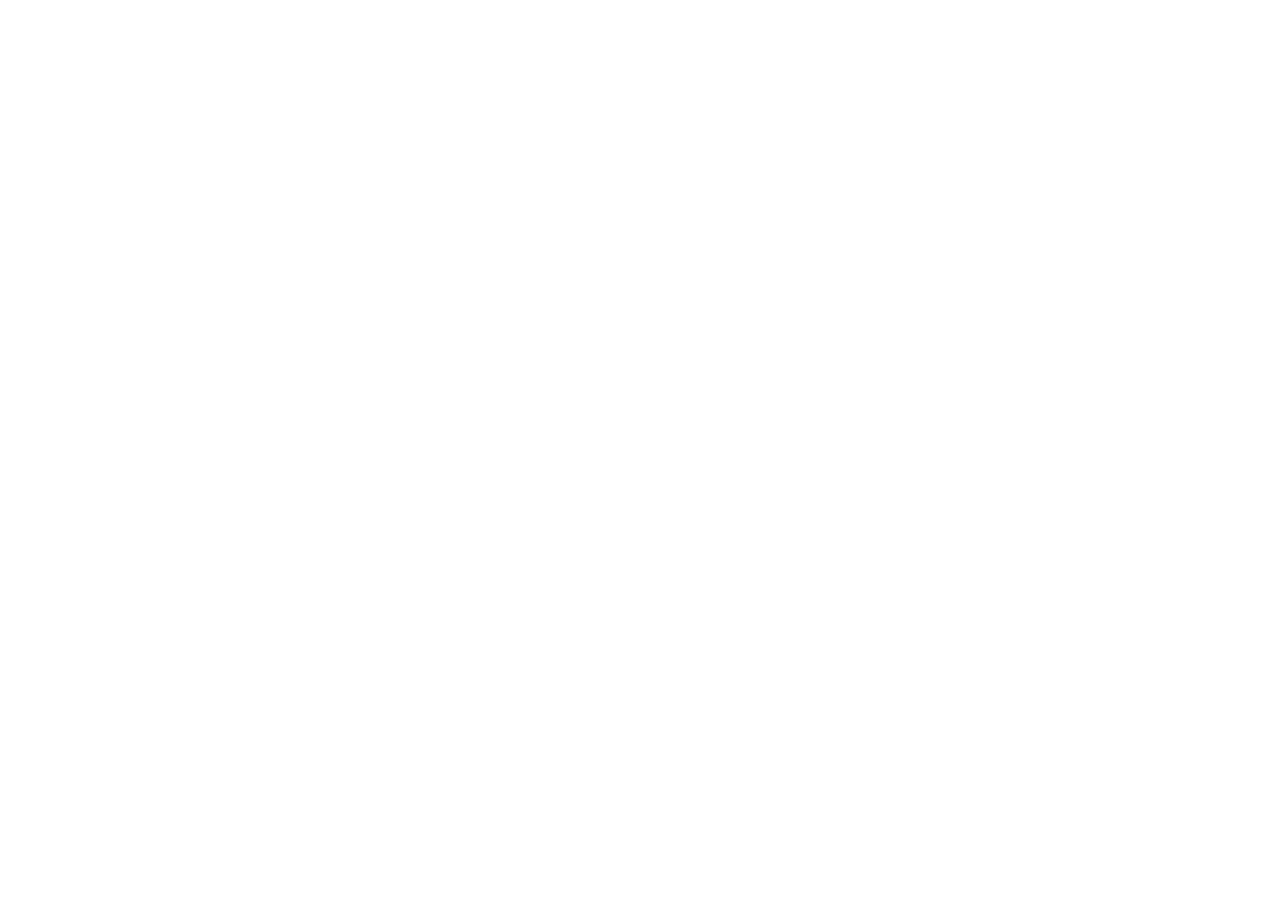
==== Netflix Clone/index.html @ c4ff1486 "Added boilerplate for Netflix Homepage" ====
<!DOCTYPE html>
<html lang="en">
<head>
    <meta charset="UTF-8">
    <meta name="viewport" content="width=device-width, initial-scale=1.0">
    <title>Netflix</title>
</head>
<body>
    
</body>
</html>
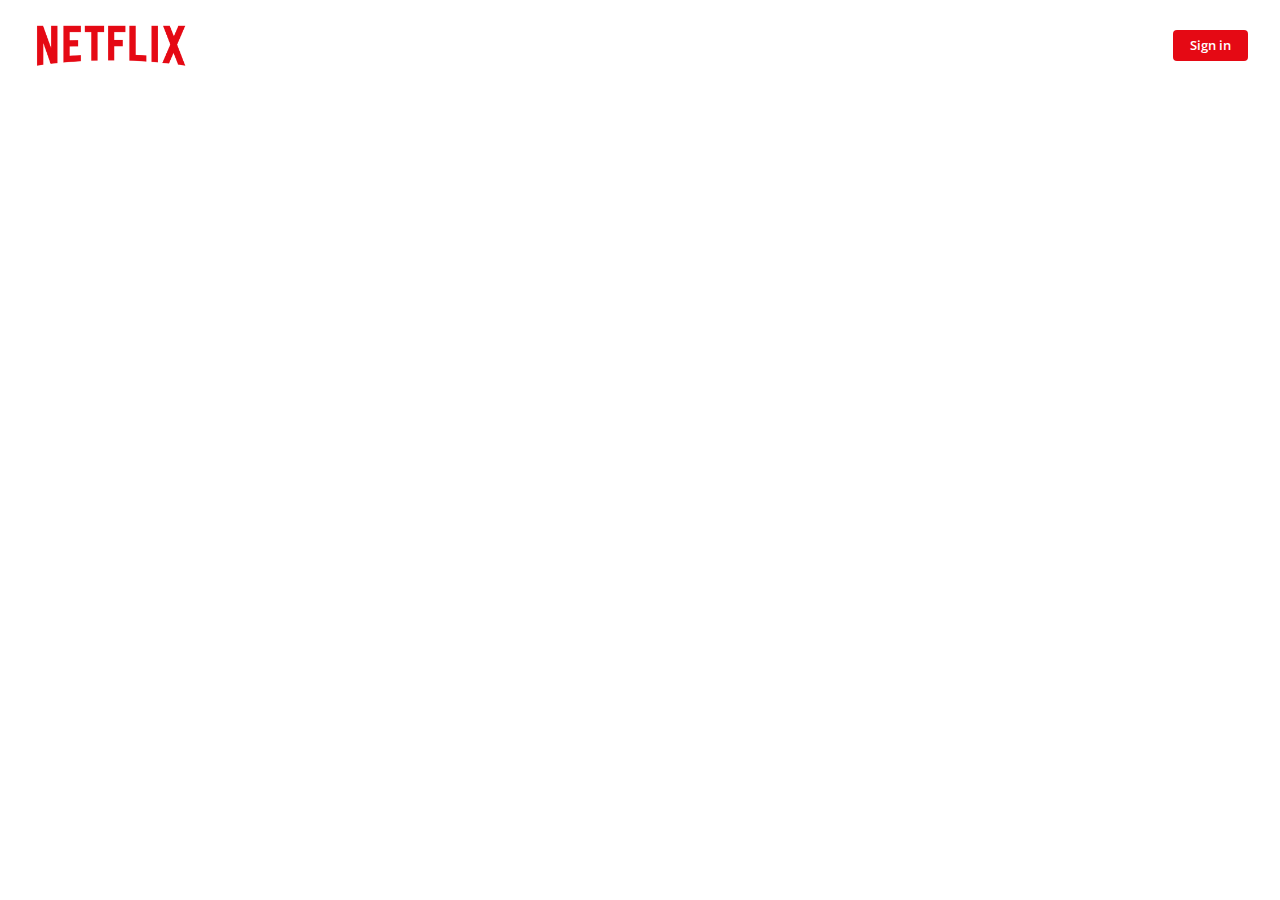
==== commit 3be125d0: "Added Navigation Bar" ====
--- a/Netflix Clone/index.html
+++ b/Netflix Clone/index.html
@@ -4,8 +4,16 @@
     <meta charset="UTF-8">
     <meta name="viewport" content="width=device-width, initial-scale=1.0">
     <title>Netflix</title>
+    <link rel="shortcut icon" href="https://upload.wikimedia.org/wikipedia/commons/7/75/Netflix_icon.svg" type="image/x-icon">
+    <link rel="stylesheet" href="https://cdnjs.cloudflare.com/ajax/libs/font-awesome/6.5.1/css/all.min.css" integrity="sha512-DTOQO9RWCH3ppGqcWaEA1BIZOC6xxalwEsw9c2QQeAIftl+Vegovlnee1c9QX4TctnWMn13TZye+giMm8e2LwA==" crossorigin="anonymous" referrerpolicy="no-referrer" />
+    <link rel="stylesheet" href="style.css">
 </head>
 <body>
-    
+    <div class="main-body">
+        <nav class="navbar">
+            <img class="logo" src="local-source/netflix_logo.png">
+            <button class="btn-signin">Sign in</button>
+        </nav>
+    </div>
 </body>
 </html>--- a/Netflix Clone/style.css
+++ b/Netflix Clone/style.css
@@ -0,0 +1,30 @@
+@import url('https://fonts.googleapis.com/css2?family=Open+Sans:wght@300;400;500;600;700;800&display=swap');
+
+* {
+    margin: 0px;
+    padding: 0px;
+    font-family: 'Open Sans', sans-serif;
+}
+
+.navbar {
+    height: 42px;
+    padding: 24px 32px 24px 32px;
+    display: flex;
+    align-items: center;
+    justify-content: space-between;
+}
+
+.logo {
+    height: 48px;
+}
+
+.btn-signin {
+    height: 31px;
+    width: 75px;
+    cursor: pointer;
+    border: none;
+    border-radius: 4px;
+    color: white;
+    font-weight: 600;
+    background-color: #E50914;
+}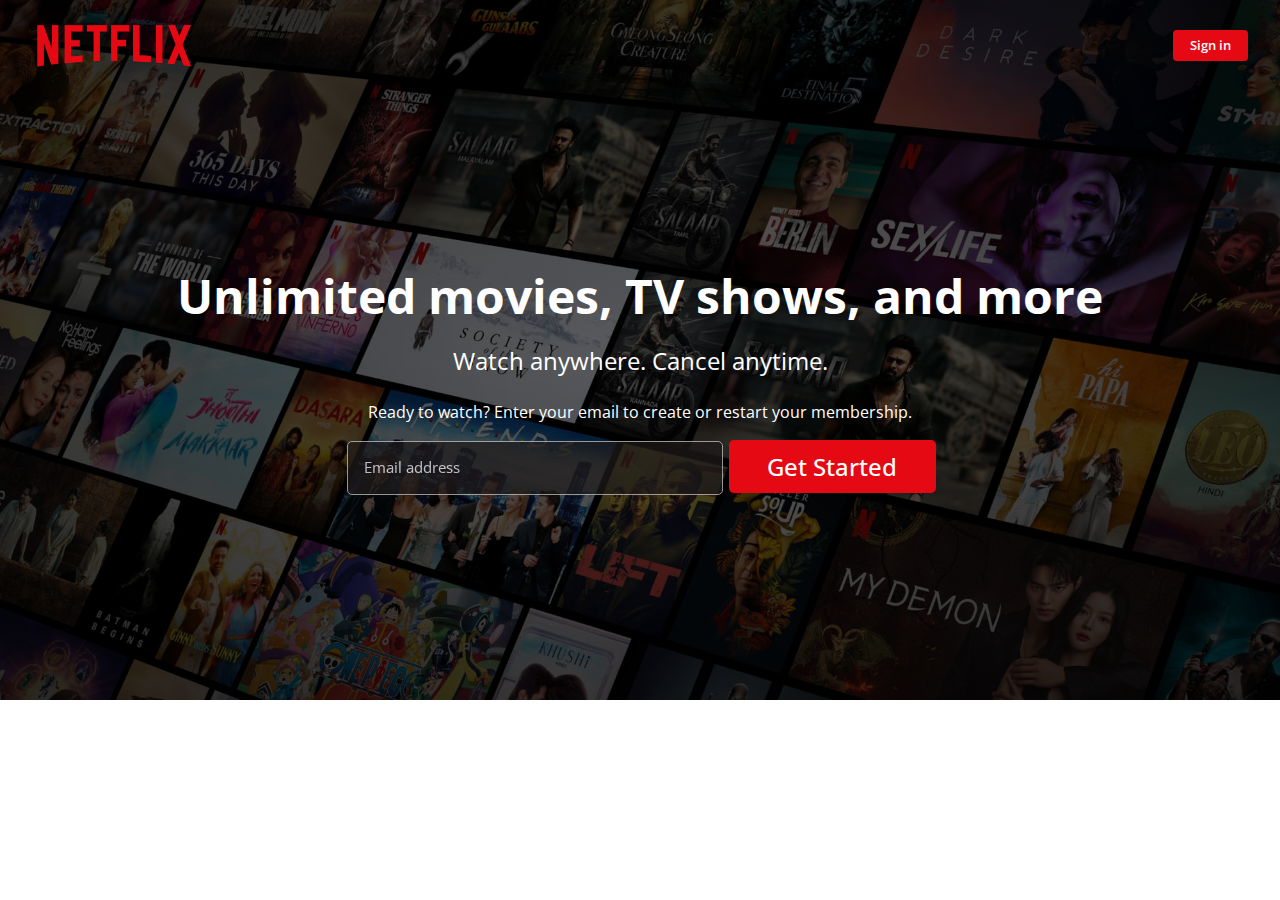
==== commit 7de24ff5: "completed landing page of the webpage" ====
--- a/Netflix Clone/index.html
+++ b/Netflix Clone/index.html
@@ -4,7 +4,7 @@
     <meta charset="UTF-8">
     <meta name="viewport" content="width=device-width, initial-scale=1.0">
     <title>Netflix</title>
-    <link rel="shortcut icon" href="https://upload.wikimedia.org/wikipedia/commons/7/75/Netflix_icon.svg" type="image/x-icon">
+    <link rel="icon" href="local-source/4375011_logo_netflix_icon.svg" type="image/gif" sizes="32x32">
     <link rel="stylesheet" href="https://cdnjs.cloudflare.com/ajax/libs/font-awesome/6.5.1/css/all.min.css" integrity="sha512-DTOQO9RWCH3ppGqcWaEA1BIZOC6xxalwEsw9c2QQeAIftl+Vegovlnee1c9QX4TctnWMn13TZye+giMm8e2LwA==" crossorigin="anonymous" referrerpolicy="no-referrer" />
     <link rel="stylesheet" href="style.css">
 </head>
@@ -14,6 +14,17 @@
             <img class="logo" src="local-source/netflix_logo.png">
             <button class="btn-signin">Sign in</button>
         </nav>
+        <div class="main-content">
+            <div class="main-titles">
+              <h1 class="head-title">Unlimited movies, TV shows, and more</h1>
+              <h2 class="under-title">Watch anywhere. Cancel anytime.</h2>
+              <p class="third-title">Ready to watch? Enter your email to create or restart your membership.</p>
+              <div class="email-add">
+                <input class="input" placeholder="Email address">
+                <button class="btn-emailadd">Get Started   <i class="fa-sharp fa-solid fa-chevron-right"></i></button>
+              </div>
+            </div>
+        </div>
     </div>
 </body>
 </html>--- a/Netflix Clone/style.css
+++ b/Netflix Clone/style.css
@@ -4,6 +4,14 @@
     margin: 0px;
     padding: 0px;
     font-family: 'Open Sans', sans-serif;
+}
+
+.main-body {
+    height: 700px;
+    background-size: cover;
+    background-image: radial-gradient(rgba(0,0,0,0.5),rgba(0,0,0,0.8)),url(local-source/netflix_home_image.jpg);
+    background-position: center;
+    background-repeat: no-repeat
 }
 
 .navbar {
@@ -15,7 +23,7 @@
 }
 
 .logo {
-    height: 48px;
+    height: 50px;
 }
 
 .btn-signin {
@@ -27,4 +35,71 @@
     color: white;
     font-weight: 600;
     background-color: #E50914;
-}+}
+
+.main-content {
+    height: 610px;
+    color: white;
+    display: flex;
+    flex-direction: column;
+    justify-content: center;
+    align-items: center;
+    position: relative;
+    bottom: 16px;
+}
+
+.main-titles {
+    text-align: center;
+}
+
+.head-title {
+    font-size: 3em;
+}
+
+.under-title {
+    margin-top: 16px;
+    font-weight: 400;
+}
+
+.third-title {
+    margin-top: 24px;
+}
+
+.input {
+    height: 36px;
+    width: 342px;
+    margin-top: 18px;
+    padding: 8px 16px 8px 16px;
+    background-color: rgba(30, 26, 26, 0.9);
+    border: 0.5px solid rgb(187, 184, 184);
+    color: white;
+    border-radius: 5px;
+    filter: opacity(80%);
+    text-align: initial;
+}
+
+input::placeholder {
+    font-size: 15px;
+    color: #efe9e9;
+}
+
+.btn-emailadd {
+    width: 207px;
+    height: 53px;
+    border: none;
+    border-radius: 5px;
+    color: white;
+    font-size: 1.5rem;
+    font-weight: 500;
+    background-color: rgb(229, 9, 20);
+    position: relative;
+    top: 3px;
+    left: 2px;
+    
+}
+
+@media (max-width:586px) {
+    .btn-emailadd {
+        margin-top: 5px;
+    }
+}
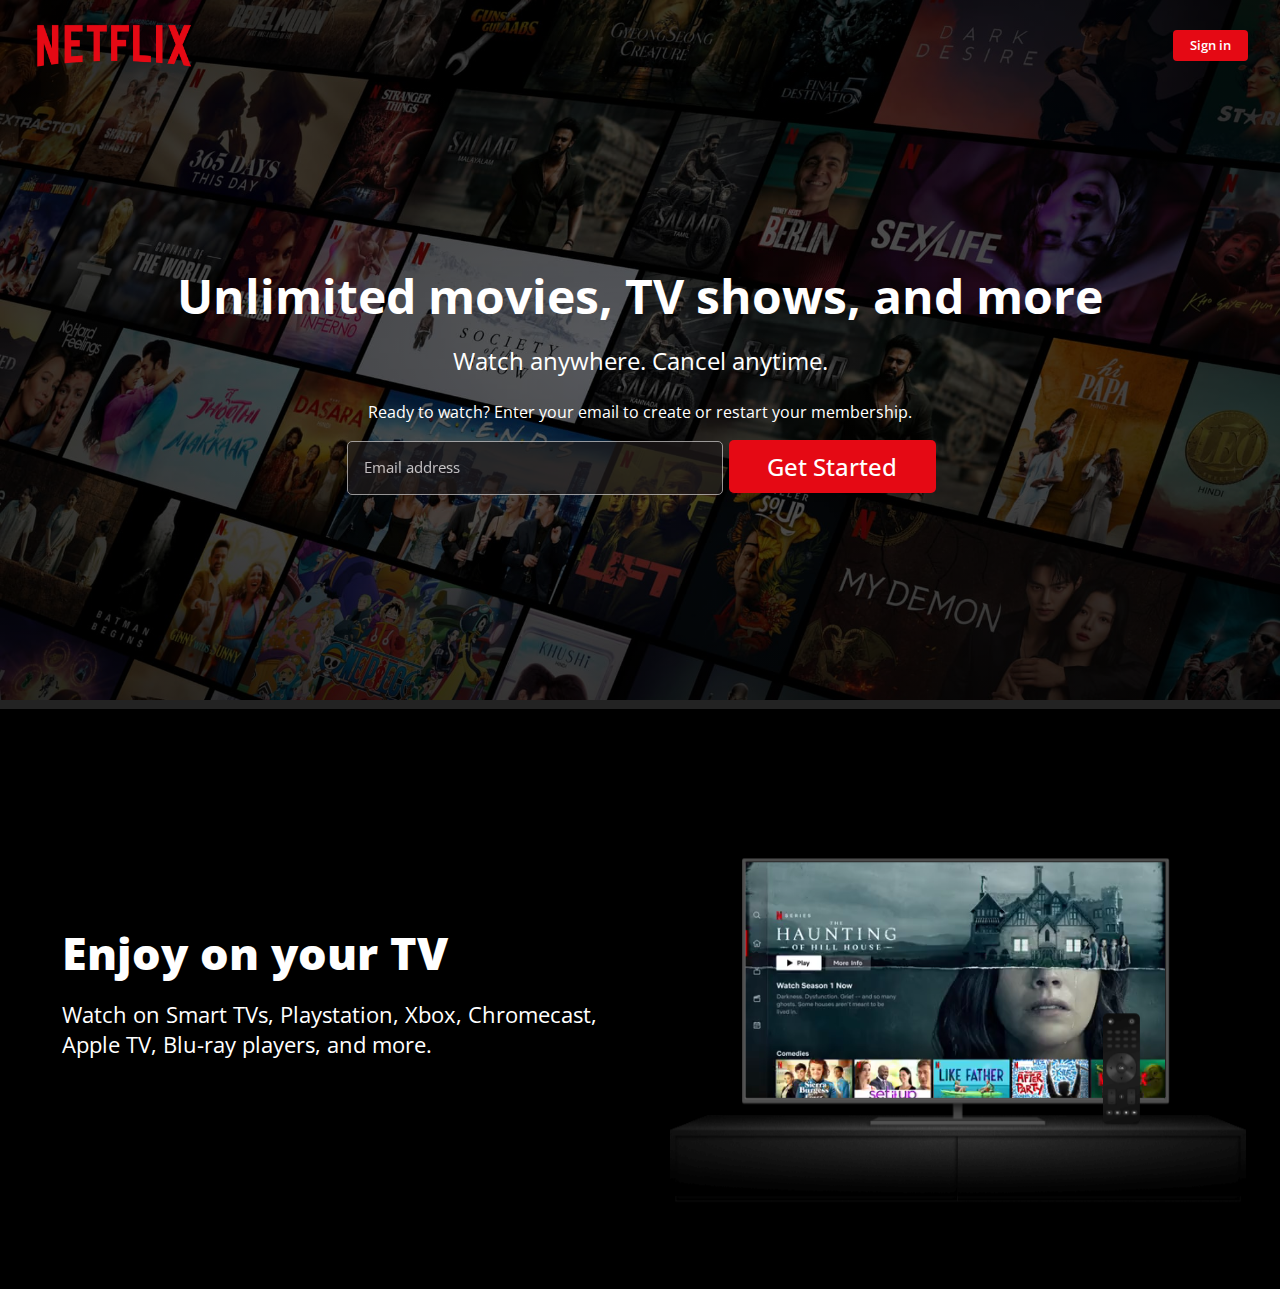
==== commit eacbfd98: "Completed Second Section of the Netflix Clone" ====
--- a/Netflix Clone/index.html
+++ b/Netflix Clone/index.html
@@ -25,6 +25,25 @@
               </div>
             </div>
         </div>
+    </div> <!-- End of Main Body -->
+
+    <div class="second-body">
+        <div class="second-body-container">
+            <div class="text-col">
+              <h2 class="secondHtitle">Enjoy on your TV</h2> 
+              <p class="secondptext">Watch on Smart TVs, Playstation, Xbox, Chromecast, Apple TV, Blu-ray players, and more.</p>
+            </div>
+            
+            <div class="img-col">
+                <img src="local-source/tv.png">
+            </div>
+            
+            <div class="vid-col">
+                <video width="420px" height="280px" autoplay loop>
+                    <source src="local-source/video tv.m4v" type="video/mp4"/>
+                </video>
+            </div>
+        </div>
     </div>
 </body>
 </html>--- a/Netflix Clone/style.css
+++ b/Netflix Clone/style.css
@@ -11,7 +11,7 @@
     background-size: cover;
     background-image: radial-gradient(rgba(0,0,0,0.5),rgba(0,0,0,0.8)),url(local-source/netflix_home_image.jpg);
     background-position: center;
-    background-repeat: no-repeat
+    background-repeat: no-repeat;
 }
 
 .navbar {
@@ -103,3 +103,63 @@
         margin-top: 5px;
     }
 }
+
+ /* .................... Section: Second ........................... */
+
+.second-body {
+    height: 589px;
+    padding-top: 72px;
+    padding-bottom: 72px;
+    background-color: black;
+    border-top: 9px solid #232323;
+    box-sizing: border-box;
+    display: flex;
+}
+
+.second-body-container {
+    display: flex;
+    justify-content: center;
+    align-items: center;
+    margin-left: 32px;
+    margin-right: 32px;
+}
+
+.text-col {
+    display: flex;
+    flex-direction: column;
+    justify-content: center;
+    position: relative;
+    left: 30px;
+    bottom: 9px;
+}
+
+.secondHtitle {
+    color: white;
+    font-weight: 900;
+    font-size: 3rem;
+    font-size: 45px;
+}
+
+.secondptext {
+    margin-top: 16px;
+    color: white;
+    font-size: 22px;
+}
+
+.img-col {
+    transform: scale(0.9);
+    position: relative;
+    left: 30px;
+    bottom: 9px;
+    z-index: 2;
+}
+
+.vid-col {
+    position: absolute;
+    right: 115px;
+    top: 840px;
+    z-index: 1;
+
+}
+
+/* .................... Section: Third ........................... */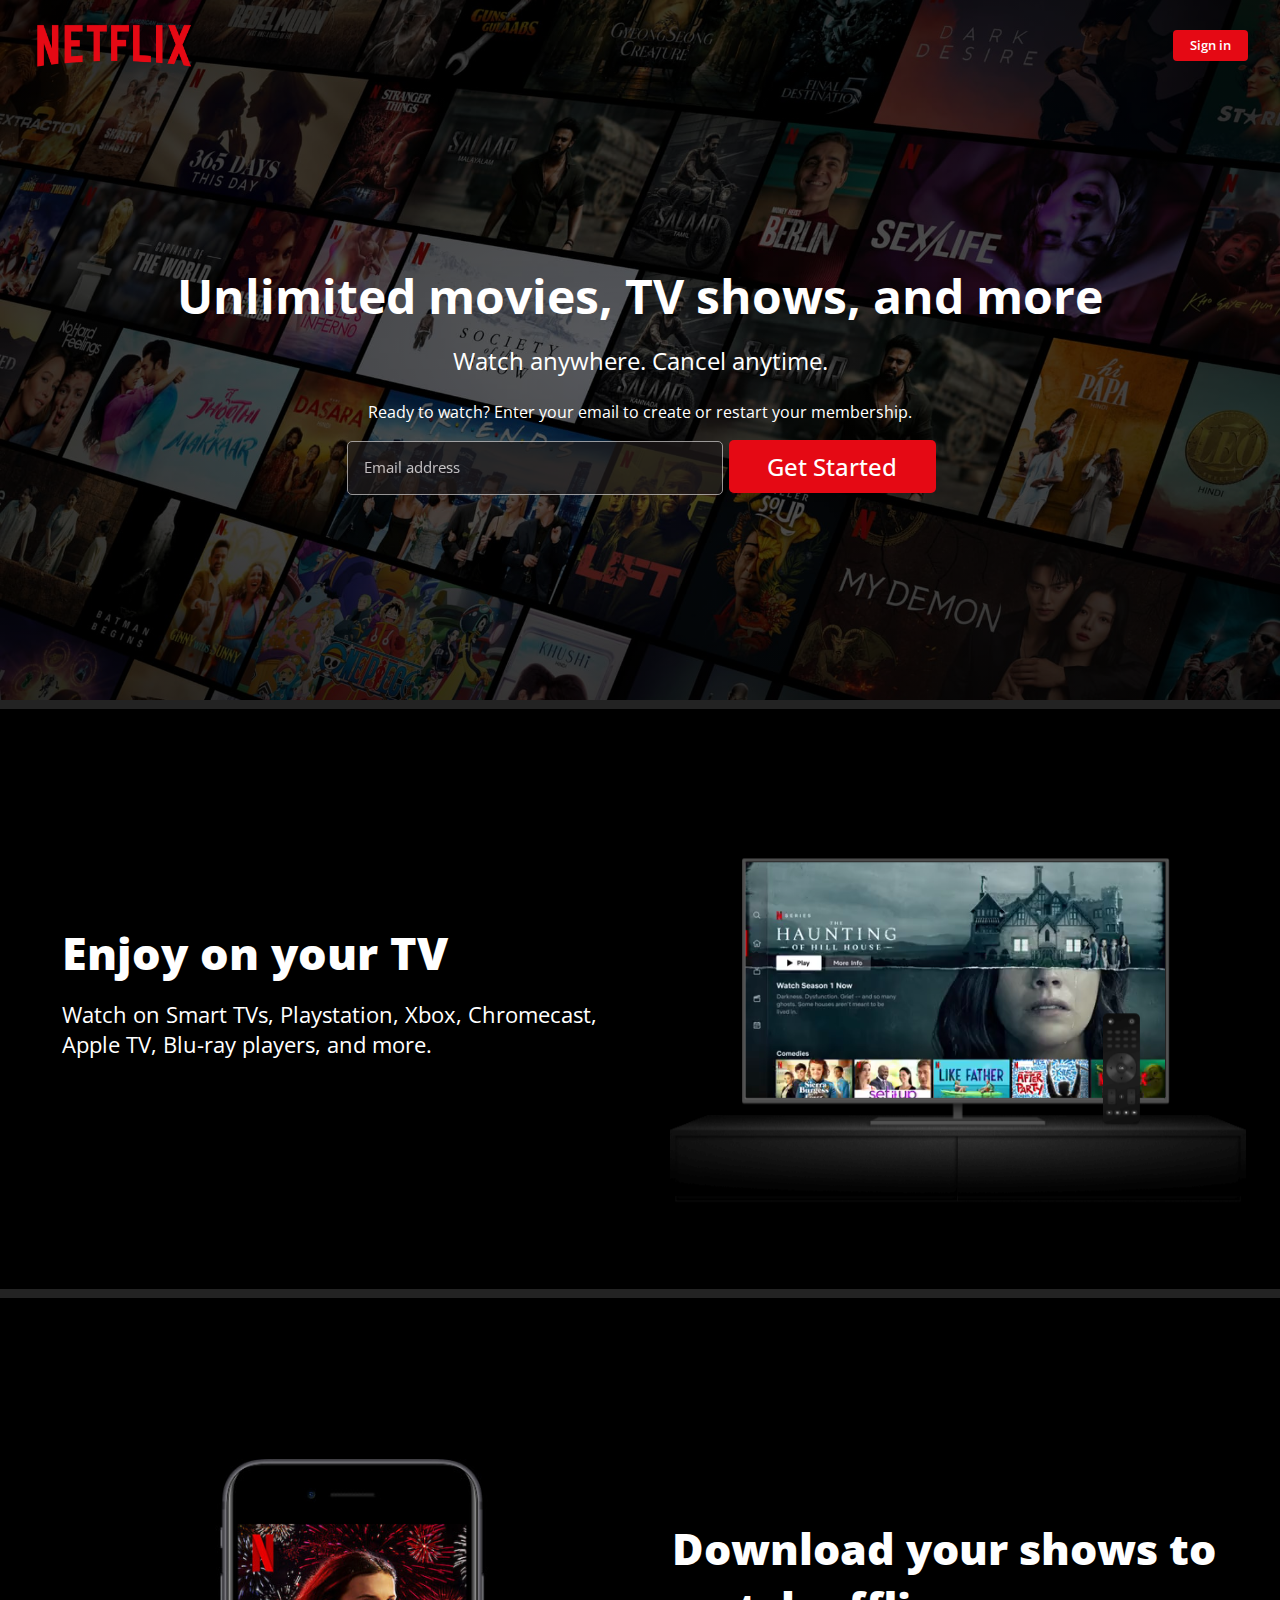
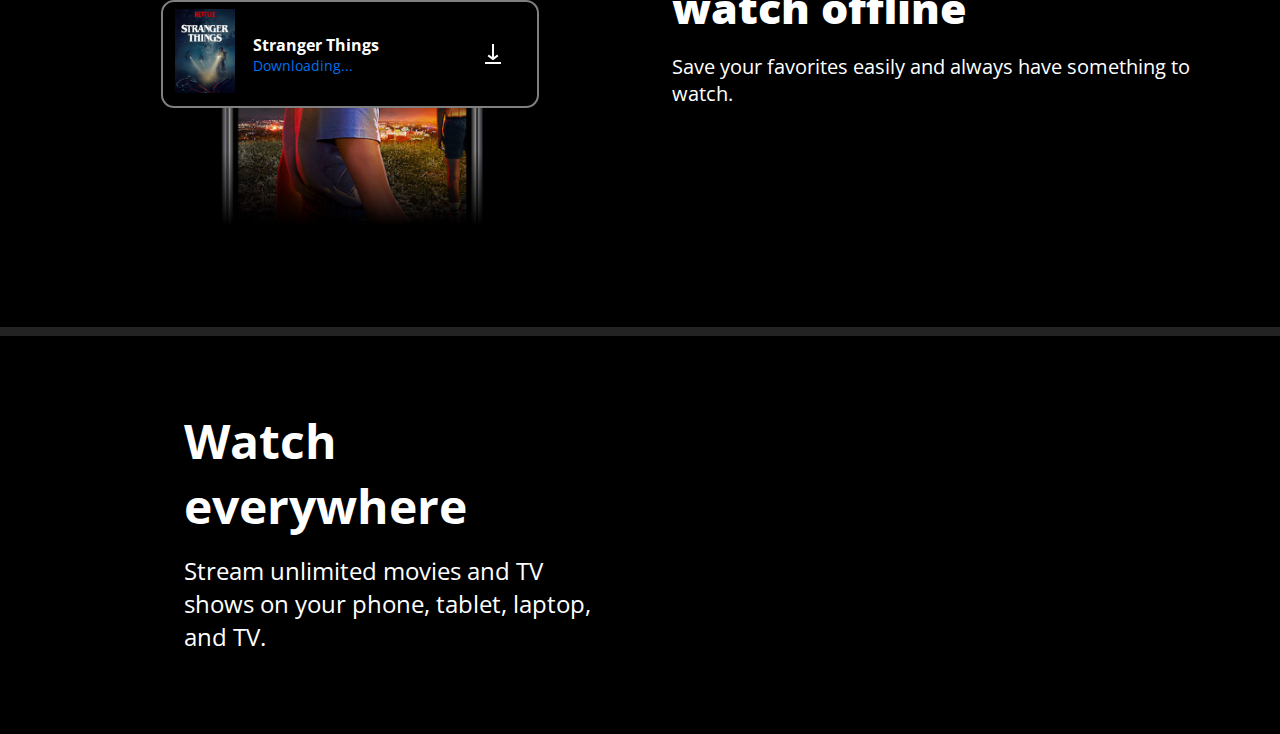
==== commit 82c07658: "Completed Third and Fourth Section of the Netflix Clone" ====
--- a/Netflix Clone/index.html
+++ b/Netflix Clone/index.html
@@ -43,7 +43,38 @@
                     <source src="local-source/video tv.m4v" type="video/mp4"/>
                 </video>
             </div>
+        </div> 
+    </div>  <!-- End of Second Body -->
+
+    <div class="third-body">
+        <div class="third-body-container">
+            <div class="third-imgcol">
+                <img src="local-source/div 2 image.jpg">
+            </div>
+
+            <div class="third-textcol">
+                <h2 class="thirdHtitle">Download your shows to watch offline</h2>
+                <p class="thirdptext">Save your favorites easily and always have something to watch.</p>
+            </div>
+
+            <div class="upperbanner">
+                <div class="upperheadings">
+                    <h4 class="u1">Stranger Things</h4>
+                    <p class="p1">Downloading...</p>
+                </div>
+                <img class="gif" src="local-source/download-icon.gif">
+                <img class="cover" src="local-source/coverhead.png">
+            </div>
         </div>
-    </div>
+    </div> <!-- End of Third Body -->
+
+    <div class="fourth-body">
+        <div class="fourth-body-container">
+            <div class="fourth-body-titles">
+                <h2 class="f4">Watch everywhere</h2>
+                <p class="p4">Stream unlimited movies and TV shows on your phone, tablet, laptop, and TV.</p>
+            </div>
+        </div>
+    </div> <!-- End of Fourth Body -->
 </body>
 </html>--- a/Netflix Clone/style.css
+++ b/Netflix Clone/style.css
@@ -162,4 +162,120 @@
 
 }
 
-/* .................... Section: Third ........................... */+/* .................... Section: Third ........................... */
+
+.third-body {
+    width: 100%;
+    padding-top: 72px;
+    padding-bottom: 72px;
+    background-color: black;
+    border-top: 9px solid #232323;
+    box-sizing: border-box;
+    display: flex;
+}
+
+.third-body-container {
+    display: flex;
+    justify-content: space-around;
+    align-items: center;
+    margin-left: 32px;
+    margin-right: 32px;
+}
+
+.third-imgcol {
+    transform: scale(0.9);
+}
+
+.third-textcol {
+    color: white;
+}
+
+.thirdHtitle {
+    font-weight: 900;
+    font-size: 43px;
+}
+
+.thirdptext {
+    margin-top: 16px;
+    color: white;
+    font-size: 20px;
+}
+
+.upperbanner {
+    width: 350px;
+    height: 88px;
+    padding: 8px 12px 8px 12px;
+    border: 2px solid grey;
+    border-radius: 13px;
+    background-color: black;
+    color: white;
+    display: flex;
+    flex-direction: column;
+    justify-content: center;
+    align-items: center;
+    position: absolute;
+    left: 161px;
+    top:1600px;
+}
+
+.gif {
+    position: absolute;
+    left: 280px;
+    transform: scale(0.5);
+}
+
+.cover {
+    transform: scale(0.4);
+    position: absolute;
+    bottom: -50px;
+    left: -33px;
+}
+
+.upperheadings {
+    position: absolute;
+    left: 90px;
+}
+
+.u1 {
+    font-size: 16px;
+}
+
+.p1 {
+    font-size: 14px;
+    color: #0071eb;
+}
+
+/* .................... Section: Fourth ........................... */
+
+.fourth-body {
+    background-color: black;
+    padding-top: 72px;
+    padding-bottom: 72px;
+    border-top: 9px solid #232323;
+    box-sizing: border-box;
+    display: flex;
+    flex-direction: column;
+    justify-content: center;
+}
+
+.fourth-body-container {
+    width: 421px;
+    height: 254px;
+    margin-left: 184px;
+    margin-right: 184px;
+}
+
+.fourth-body-titles {
+    color: white;
+}
+
+.f4 {
+    font-size: 3rem;
+    font-weight: 700;
+}
+
+.p4 {
+    margin-top: 1rem;
+    font-size: 1.5rem;
+    font-weight: 400;
+}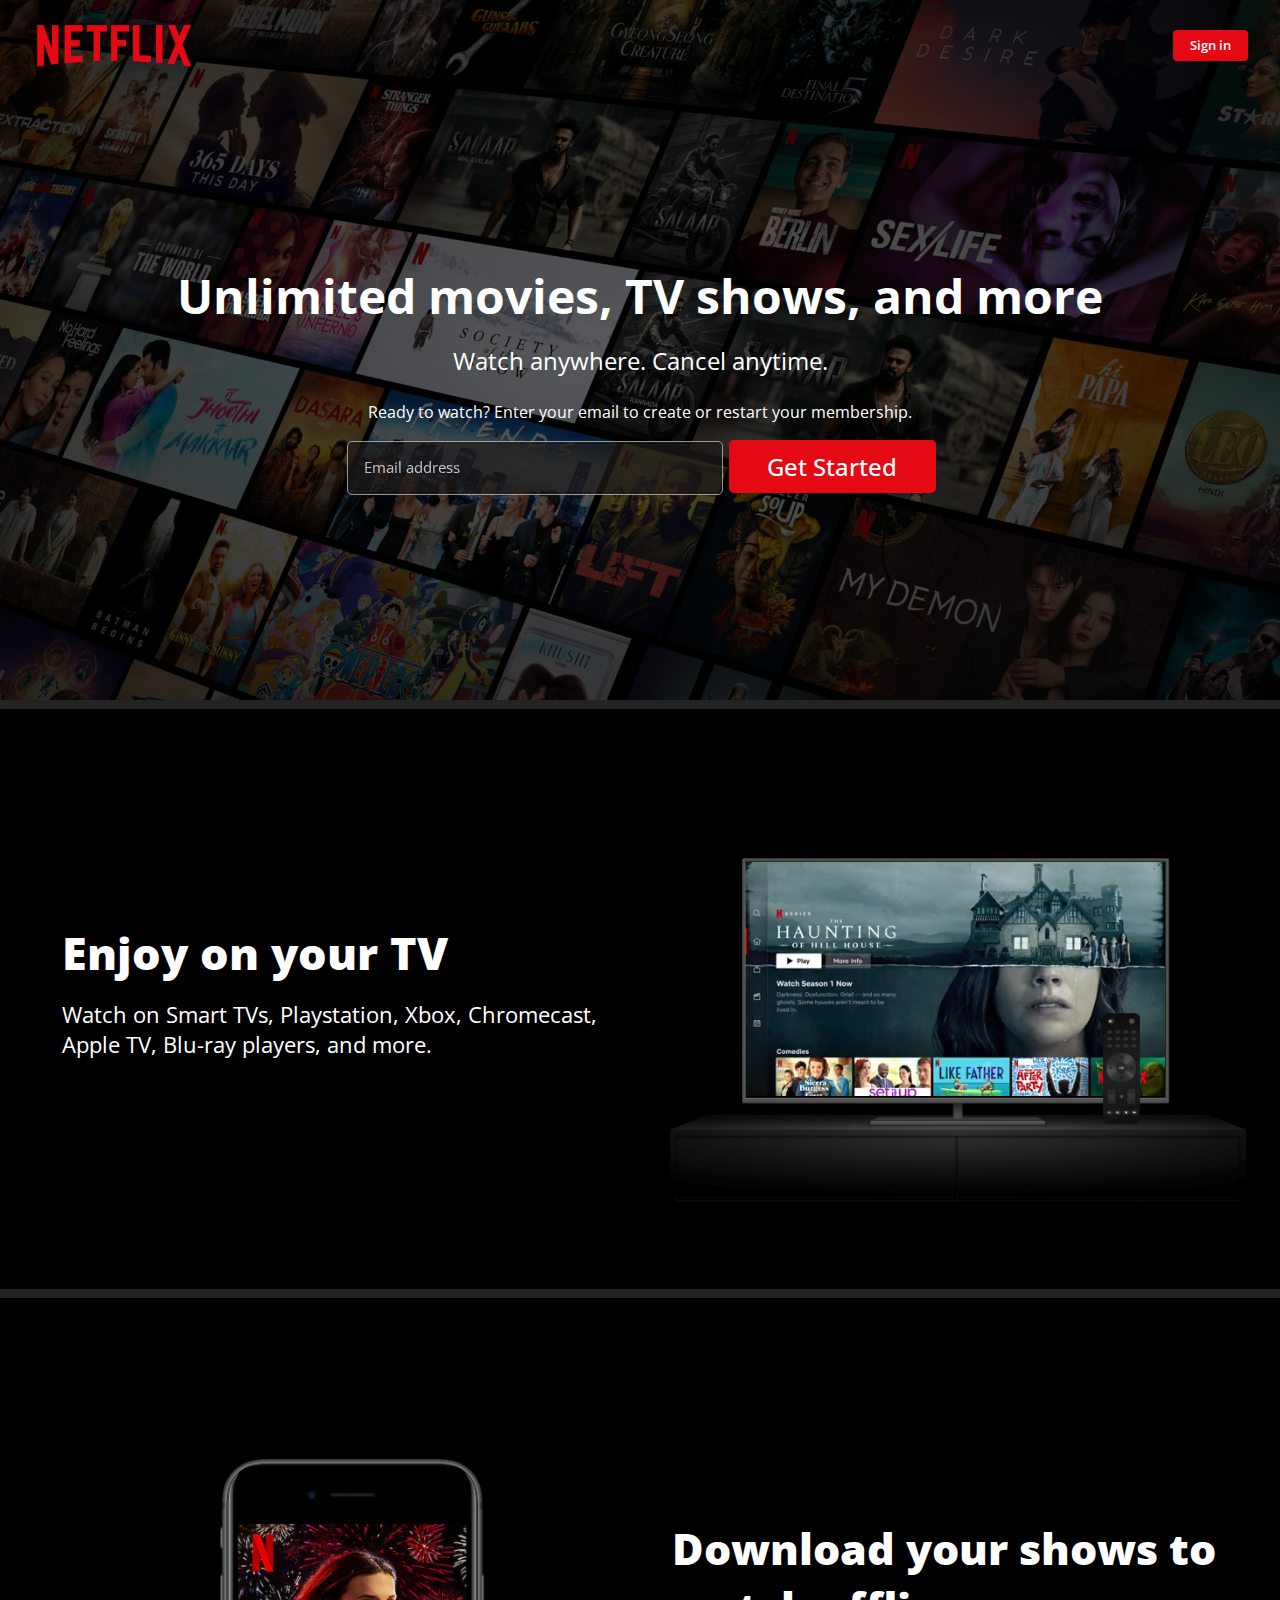
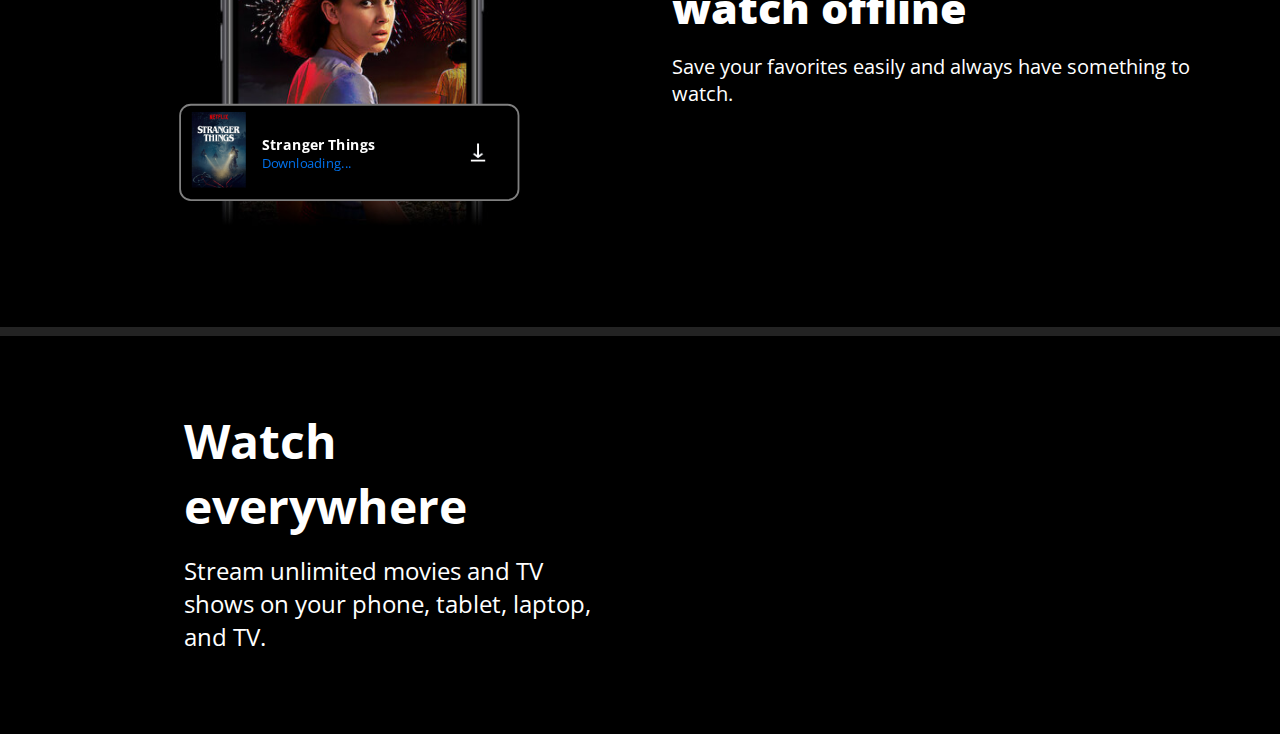
==== commit 4b58a288: "Updated codes for Video column and Image column for section 2 and 3 both" ====
--- a/Netflix Clone/index.html
+++ b/Netflix Clone/index.html
@@ -36,10 +36,7 @@
             
             <div class="img-col">
                 <img src="local-source/tv.png">
-            </div>
-            
-            <div class="vid-col">
-                <video width="420px" height="280px" autoplay loop>
+                <video width="420px" height="280px" autoplay loop muted>
                     <source src="local-source/video tv.m4v" type="video/mp4"/>
                 </video>
             </div>
@@ -50,20 +47,20 @@
         <div class="third-body-container">
             <div class="third-imgcol">
                 <img src="local-source/div 2 image.jpg">
+        
+                <div class="upperbanner">
+                    <div class="upperheadings">
+                        <h4 class="u1">Stranger Things</h4>
+                        <p class="p1">Downloading...</p>
+                    </div>
+                    <img class="gif" src="local-source/download-icon.gif">
+                    <img class="cover" src="local-source/coverhead.png">
+                </div>
             </div>
 
             <div class="third-textcol">
                 <h2 class="thirdHtitle">Download your shows to watch offline</h2>
                 <p class="thirdptext">Save your favorites easily and always have something to watch.</p>
-            </div>
-
-            <div class="upperbanner">
-                <div class="upperheadings">
-                    <h4 class="u1">Stranger Things</h4>
-                    <p class="p1">Downloading...</p>
-                </div>
-                <img class="gif" src="local-source/download-icon.gif">
-                <img class="cover" src="local-source/coverhead.png">
             </div>
         </div>
     </div> <!-- End of Third Body -->
--- a/Netflix Clone/style.css
+++ b/Netflix Clone/style.css
@@ -147,6 +147,10 @@
 }
 
 .img-col {
+    position: relative;
+}
+
+.img-col img {
     transform: scale(0.9);
     position: relative;
     left: 30px;
@@ -154,10 +158,10 @@
     z-index: 2;
 }
 
-.vid-col {
-    position: absolute;
-    right: 115px;
-    top: 840px;
+.img-col video {
+    position: absolute;
+    right: 83px;
+    top: 82px;
     z-index: 1;
 
 }
@@ -184,6 +188,7 @@
 
 .third-imgcol {
     transform: scale(0.9);
+    position: relative
 }
 
 .third-textcol {
@@ -214,8 +219,8 @@
     justify-content: center;
     align-items: center;
     position: absolute;
-    left: 161px;
-    top:1600px;
+    bottom: 33px;
+    left: 128px;
 }
 
 .gif {
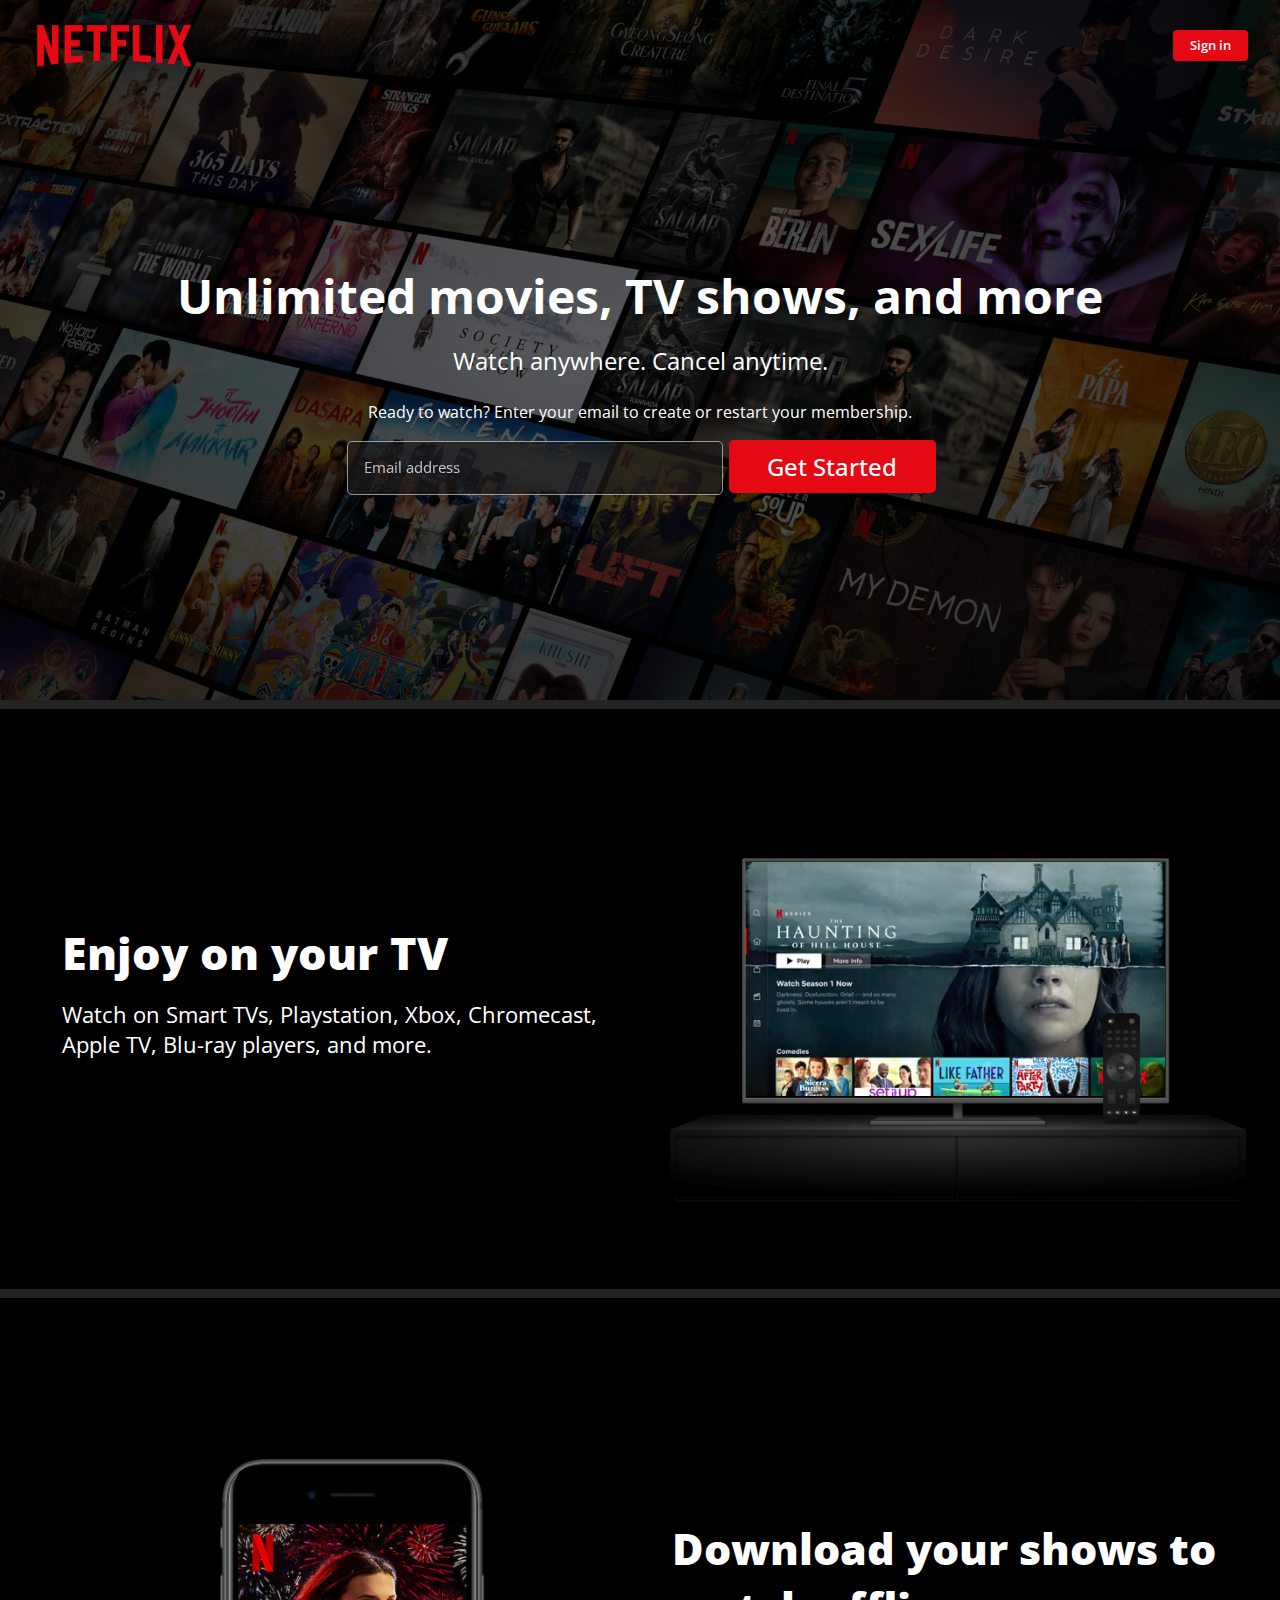
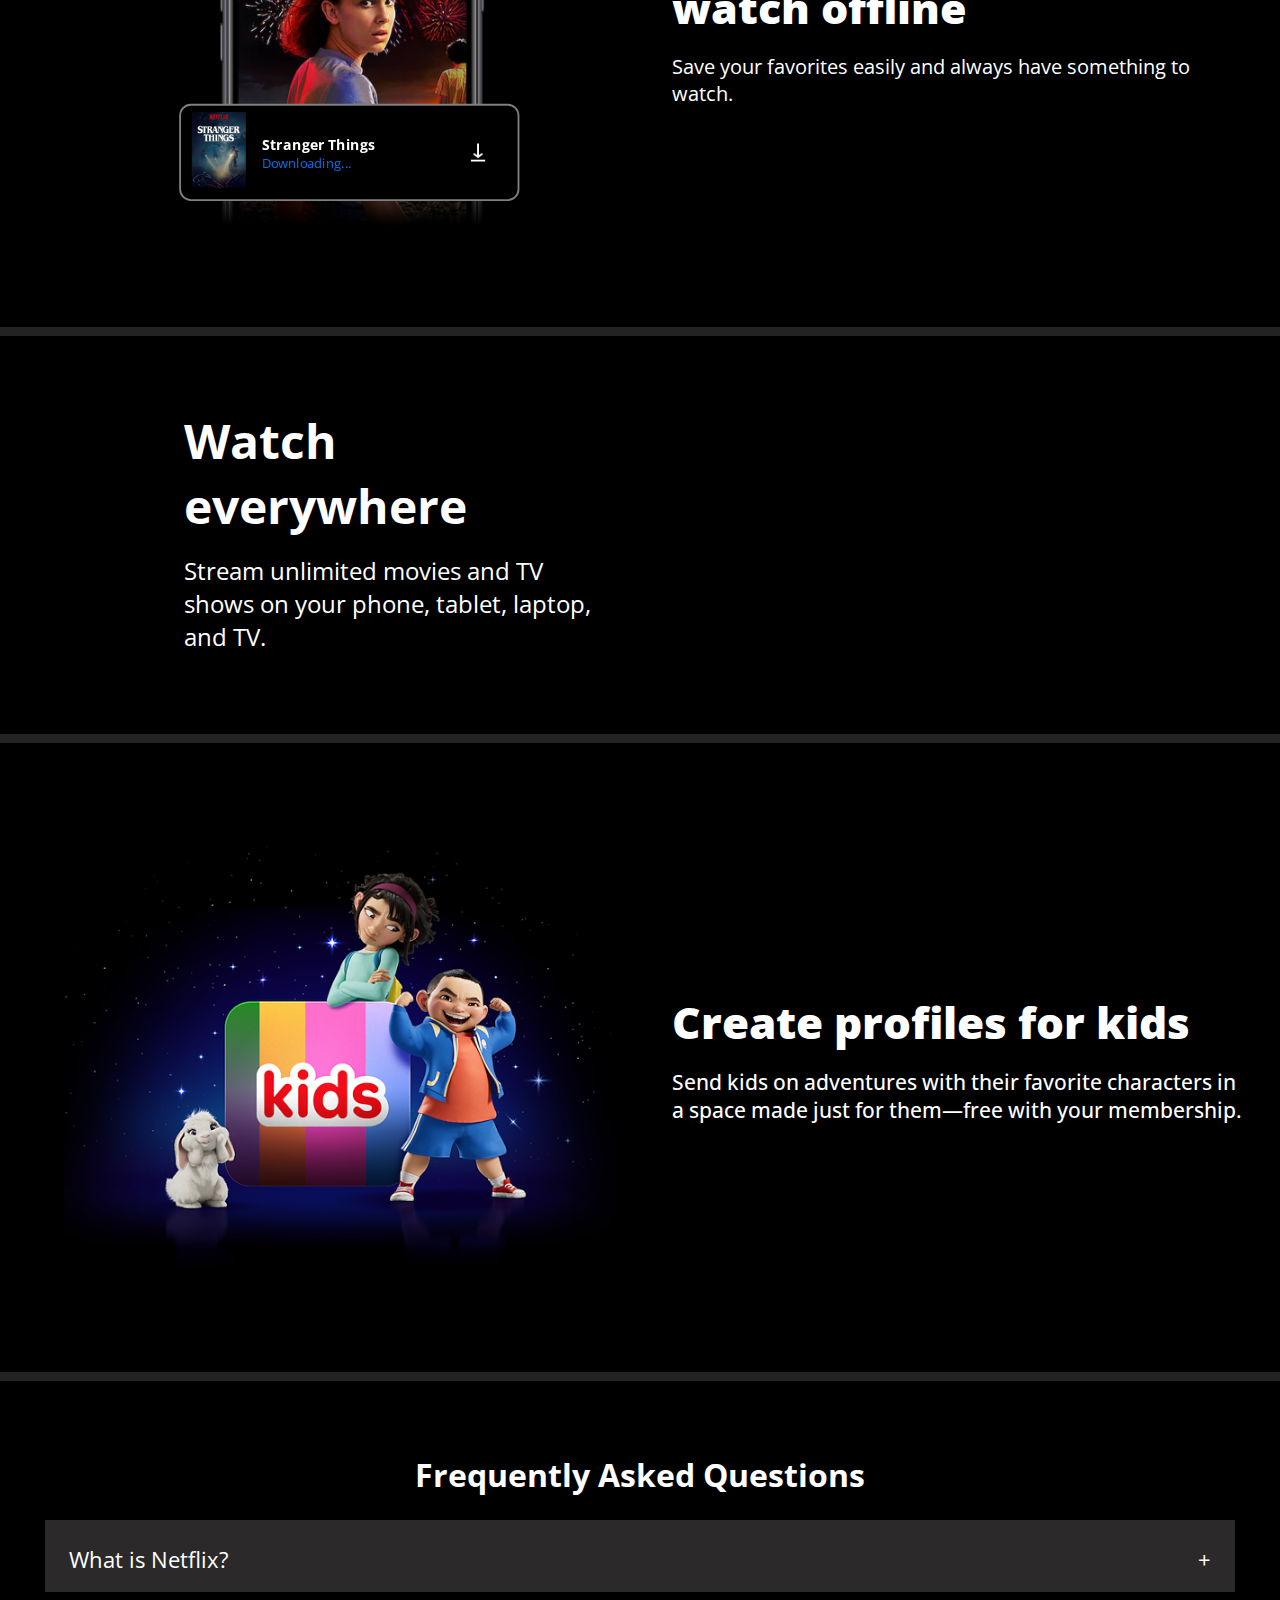
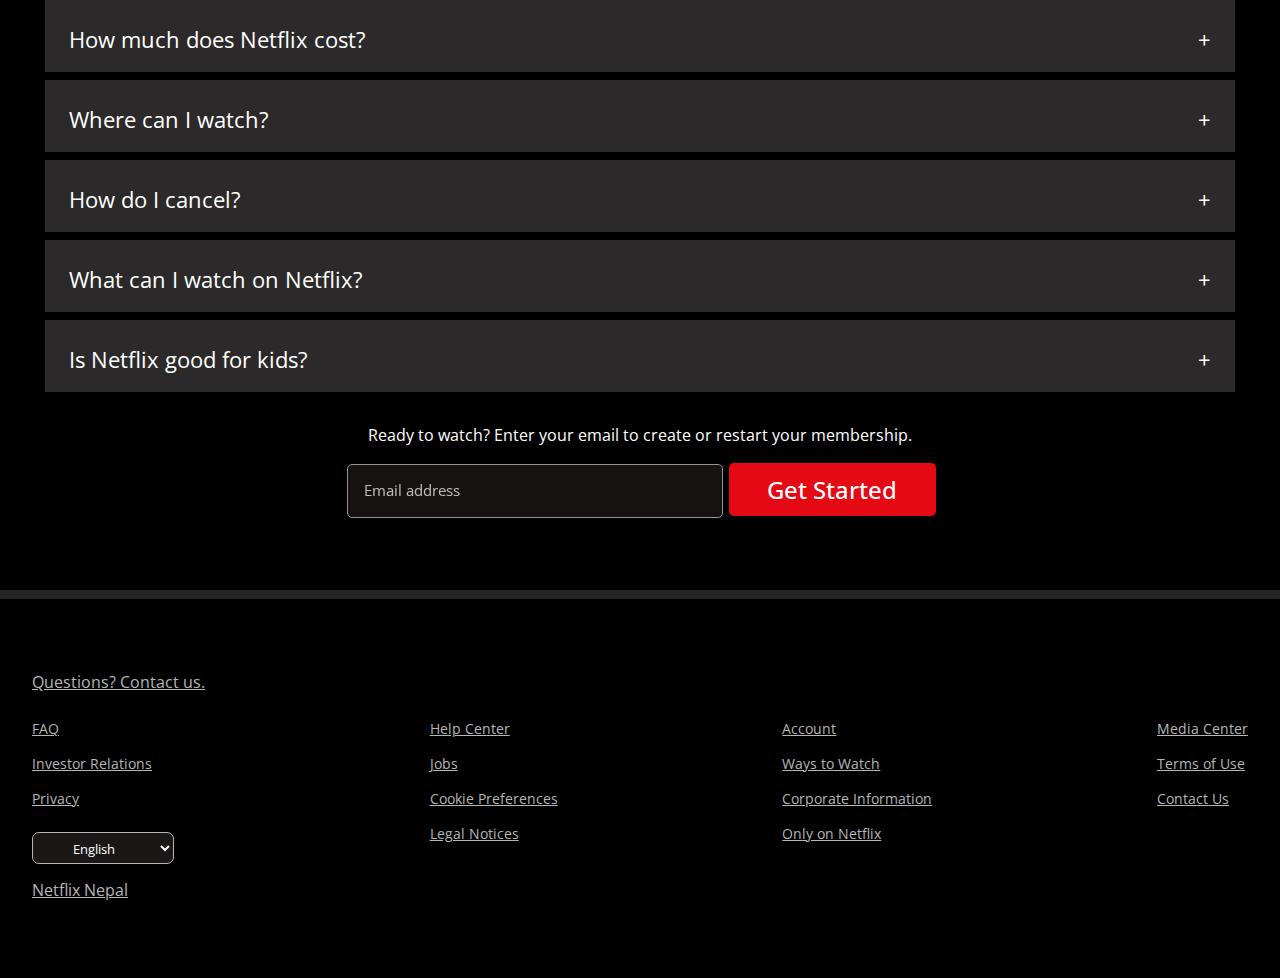
==== commit ee625cff: "Completed the whole clone looks" ====
--- a/Netflix Clone/index.html
+++ b/Netflix Clone/index.html
@@ -3,75 +3,149 @@
 <head>
     <meta charset="UTF-8">
     <meta name="viewport" content="width=device-width, initial-scale=1.0">
-    <title>Netflix</title>
+    <title>Netflix Nepal - Watch TV Shows Online, Watch Movies Online</title>
     <link rel="icon" href="local-source/4375011_logo_netflix_icon.svg" type="image/gif" sizes="32x32">
     <link rel="stylesheet" href="https://cdnjs.cloudflare.com/ajax/libs/font-awesome/6.5.1/css/all.min.css" integrity="sha512-DTOQO9RWCH3ppGqcWaEA1BIZOC6xxalwEsw9c2QQeAIftl+Vegovlnee1c9QX4TctnWMn13TZye+giMm8e2LwA==" crossorigin="anonymous" referrerpolicy="no-referrer" />
     <link rel="stylesheet" href="style.css">
 </head>
 <body>
-    <div class="main-body">
-        <nav class="navbar">
-            <img class="logo" src="local-source/netflix_logo.png">
-            <button class="btn-signin">Sign in</button>
-        </nav>
-        <div class="main-content">
-            <div class="main-titles">
-              <h1 class="head-title">Unlimited movies, TV shows, and more</h1>
-              <h2 class="under-title">Watch anywhere. Cancel anytime.</h2>
-              <p class="third-title">Ready to watch? Enter your email to create or restart your membership.</p>
-              <div class="email-add">
-                <input class="input" placeholder="Email address">
-                <button class="btn-emailadd">Get Started   <i class="fa-sharp fa-solid fa-chevron-right"></i></button>
-              </div>
-            </div>
+  <header>
+     <div class="main-body">
+         <nav class="navbar">
+             <img class="logo" src="local-source/netflix_logo.png">
+             <button class="btn-signin">Sign in</button>
+         </nav>
+         <div class="main-content">
+             <div class="main-titles">
+               <h1 class="head-title">Unlimited movies, TV shows, and more</h1>
+               <h2 class="under-title">Watch anywhere. Cancel anytime.</h2>
+               <p class="third-title">Ready to watch? Enter your email to create or restart your membership.</p>
+               <div class="email-add">
+                 <input class="input" placeholder="Email address">
+                 <button class="btn-emailadd">Get Started   <i class="fa-sharp fa-solid fa-chevron-right"></i></button>
+               </div>
+             </div>
+         </div>
+     </div> <!-- End of Main Body -->
+
+     <div class="second-body">
+         <div class="second-body-container">
+             <div class="text-col">
+               <h2 class="secondHtitle">Enjoy on your TV</h2> 
+               <p class="secondptext">Watch on Smart TVs, Playstation, Xbox, Chromecast, Apple TV, Blu-ray players, and more.</p>
+             </div>
+            
+             <div class="img-col">
+                 <img src="local-source/tv.png">
+                 <video width="420px" height="280px" autoplay loop muted>
+                     <source src="local-source/video tv.m4v" type="video/mp4"/>
+                 </video>
+             </div>
+         </div> 
+     </div>  <!-- End of Second Body -->
+
+     <div class="third-body">
+         <div class="third-body-container">
+             <div class="third-imgcol">
+                 <img src="local-source/div 2 image.jpg">
+        
+                 <div class="upperbanner">
+                     <div class="upperheadings">
+                         <h4 class="u1">Stranger Things</h4>
+                         <p class="p1">Downloading...</p>
+                     </div>
+                     <img class="gif" src="local-source/download-icon.gif">
+                     <img class="cover" src="local-source/coverhead.png">
+                 </div>
+             </div>
+
+             <div class="third-textcol">
+                 <h2 class="thirdHtitle">Download your shows to watch offline</h2>
+                 <p class="thirdptext">Save your favorites easily and always have something to watch.</p>
+             </div>
+         </div>
+     </div> <!-- End of Third Body -->
+
+     <div class="fourth-body">
+         <div class="fourth-body-container">
+             <div class="fourth-body-titles">
+                 <h2 class="f4">Watch everywhere</h2>
+                 <p class="p4">Stream unlimited movies and TV shows on your phone, tablet, laptop, and TV.</p>
+             </div>
+         </div>
+     </div> <!-- End of Fourth Body -->
+
+     <div class="fifth-body">
+         <div class="fifth-body-container">
+             <div class="fifth-imgcol">
+                 <img src="local-source/div 5 image.png">
+             </div>
+
+             <div class="fifth-textcol">
+                 <h2 class="fifthHtitle">Create profiles for kids</h2>
+                 <p class="fifthptext">Send kids on adventures with their favorite characters in a space made just for them—free with your membership.</p>
+             </div>
+         </div>
+     </div> <!--End of Fifth Body-->
+
+     <div class="faq">
+         <h1>Frequently Asked Questions</h1>
+         <div class="rows">
+             <button class="row1">What is Netflix?</button>
+             <button class="row2">How much does Netflix cost?</button>
+             <button class="row3">Where can I watch?</button>
+             <button class="row4">How do I cancel?</button>
+             <button class="row5">What can I watch on Netflix?</button>
+             <button class="row6">Is Netflix good for kids?</button>
+         </div>
+
+         <div class="input2">
+             <p class="third-title">Ready to watch? Enter your email to create or restart your membership.</p>
+                <div class="email-add">
+                  <input class="input" placeholder="Email address">
+                  <button class="btn-emailadd">Get Started   <i class="fa-sharp fa-solid fa-chevron-right"></i></button>
+                </div>
+         </div>
+     </div>
+  </header>
+  
+  <footer>
+        <div class="footer-sec">
+          <div class="footer-container">
+            <nav class="footer-links">
+                <ul class="f-row1">
+                    <p>Questions? Contact us.<p>
+                    <li>FAQ</li>
+                    <li>Investor Relations</li>
+                    <li>Privacy</li>
+                        <select class="lang-select">
+                            <option>English</option>
+                        </select>
+                    <p>Netflix Nepal</p>
+                </ul>
+    
+                <ul class="f-row2">
+                    <li>Help Center</li>
+                    <li>Jobs</li>
+                    <li>Cookie Preferences</li>
+                    <li>Legal Notices</li>
+                </ul>
+    
+                <ul class="f-row3">
+                    <li>Account</li>
+                    <li>Ways to Watch</li>
+                    <li>Corporate Information</li>
+                    <li>Only on Netflix</li>
+                </ul>
+    
+                <ul class="f-row4">
+                    <li>Media Center</li>
+                    <li>Terms of Use</li>
+                    <li>Contact Us</li>
+                </ul>
+            </nav>
+          </div>
         </div>
-    </div> <!-- End of Main Body -->
-
-    <div class="second-body">
-        <div class="second-body-container">
-            <div class="text-col">
-              <h2 class="secondHtitle">Enjoy on your TV</h2> 
-              <p class="secondptext">Watch on Smart TVs, Playstation, Xbox, Chromecast, Apple TV, Blu-ray players, and more.</p>
-            </div>
-            
-            <div class="img-col">
-                <img src="local-source/tv.png">
-                <video width="420px" height="280px" autoplay loop muted>
-                    <source src="local-source/video tv.m4v" type="video/mp4"/>
-                </video>
-            </div>
-        </div> 
-    </div>  <!-- End of Second Body -->
-
-    <div class="third-body">
-        <div class="third-body-container">
-            <div class="third-imgcol">
-                <img src="local-source/div 2 image.jpg">
-        
-                <div class="upperbanner">
-                    <div class="upperheadings">
-                        <h4 class="u1">Stranger Things</h4>
-                        <p class="p1">Downloading...</p>
-                    </div>
-                    <img class="gif" src="local-source/download-icon.gif">
-                    <img class="cover" src="local-source/coverhead.png">
-                </div>
-            </div>
-
-            <div class="third-textcol">
-                <h2 class="thirdHtitle">Download your shows to watch offline</h2>
-                <p class="thirdptext">Save your favorites easily and always have something to watch.</p>
-            </div>
-        </div>
-    </div> <!-- End of Third Body -->
-
-    <div class="fourth-body">
-        <div class="fourth-body-container">
-            <div class="fourth-body-titles">
-                <h2 class="f4">Watch everywhere</h2>
-                <p class="p4">Stream unlimited movies and TV shows on your phone, tablet, laptop, and TV.</p>
-            </div>
-        </div>
-    </div> <!-- End of Fourth Body -->
+  </footer>
 </body>
 </html>--- a/Netflix Clone/style.css
+++ b/Netflix Clone/style.css
@@ -283,4 +283,234 @@
     margin-top: 1rem;
     font-size: 1.5rem;
     font-weight: 400;
-}+}
+
+/* .................... Section: Fifth ........................... */
+
+.fifth-body {
+    background-color: black;
+    padding-top: 72px;
+    padding-bottom: 72px;
+    border-top: 9px solid #232323;
+    box-sizing: border-box;
+}
+
+.fifth-body-container {
+    display: flex;
+    justify-content: center;
+    align-items: center;
+    margin-left: 32px;
+    margin-right: 32px;
+}
+
+.fifth-imgcol {
+    transform: scale(0.9);
+}
+
+.fifth-textcol {
+    color: white;
+}
+
+.fifthHtitle {
+    font-size: 44px;
+    font-weight: 900;
+}
+
+.fifthptext {
+    margin-top: 16px;
+    font-size: 21px;
+    font-weight: 500;
+}
+
+/* .................... Section: FAQ ........................... */
+
+.faq {
+    background-color: black;
+    padding-top: 72px;
+    padding-bottom: 72px;
+    border-top: 9px solid #232323;
+    box-sizing: border-box;
+    color: white;
+}
+
+.faq h1 {
+    text-align: center;
+}
+
+.rows {
+    display: flex;
+    flex-direction: column;
+    justify-content: center;
+    align-items: center;
+    margin-top: 24px;
+}
+
+.row1 {
+    height: 72px;
+    width: 93%;
+    background-color: #2b2929;
+    color: white;
+    text-align: left;
+    padding: 24px 24px 24px 24px;
+    margin-bottom: 8px;
+    border: none;
+    font-size: 22px;
+}
+
+.row2 {
+    height: 72px;
+    width: 93%;
+    background-color: #2b2929;
+    color: white;
+    text-align: left;
+    padding: 24px 24px 24px 24px;
+    margin-bottom: 8px;
+    border: none;
+    font-size: 22px;
+}
+
+.row3 {
+    height: 72px;
+    width: 93%;
+    background-color: #2b2929;
+    color: white;
+    text-align: left;
+    padding: 24px 24px 24px 24px;
+    margin-bottom: 8px;
+    border: none;
+    font-size: 22px;
+}
+
+.row4 {
+    height: 72px;
+    width: 93%;
+    background-color: #2b2929;
+    color: white;
+    text-align: left;
+    padding: 24px 24px 24px 24px;
+    margin-bottom: 8px;
+    border: none;
+    font-size: 22px;
+}
+
+.row5 {
+    height: 72px;
+    width: 93%;
+    background-color: #2b2929;
+    color: white;
+    text-align: left;
+    padding: 24px 24px 24px 24px;
+    margin-bottom: 8px;
+    border: none;
+    font-size: 22px;
+}
+
+.row6 {
+    height: 72px;
+    width: 93%;
+    background-color: #2b2929;
+    color: white;
+    text-align: left;
+    padding: 24px 24px 24px 24px;
+    margin-bottom: 8px;
+    border: none;
+    font-size: 22px;
+}
+
+.faq .rows button::after {
+    content:'+';
+    float: right;
+    font-size: 22px;
+}
+
+.faq .rows button:hover {
+    background-color: #414141;
+    cursor: pointer;
+}
+
+.input2 {
+    display: flex;
+    flex-direction: column;
+    justify-content: center;
+    align-items: center;
+}
+
+/* .................... Section: Footer ........................... */
+
+.footer-sec {
+    background-color: black;
+    padding-top: 72px;
+    padding-bottom: 72px;
+    border-top: 9px solid #232323;
+    box-sizing: border-box;
+    color: white;
+}
+
+.footer-container {
+    margin-left: 32px;
+    margin-right: 32px;
+}
+
+.footer-links {
+    display: flex;
+    justify-content: space-between;
+
+}
+
+ul {
+    list-style-type: none;
+    text-decoration: underline;
+    font-size: 14px;
+    color: #b6b6b6;
+  }
+
+ul li {
+    margin: 16px 0px 12px;
+}
+
+ul p {
+    padding-bottom: 5px;
+    font-size: 16px;
+}
+
+.f-row1 select {
+    margin-bottom: 15px;
+    margin-top: 12px;
+}
+
+.f-row2 {
+    margin-top: 32px;
+}
+
+.f-row3 {
+    margin-top: 32px;
+}
+
+.f-row4 {
+    margin-top: 32px;
+}
+
+.lang-select {
+    width: 82%;
+    height: 32px;
+    padding: 6px 36px 6px 36px;
+    color: white;
+    border: 1px solid #b6b6b6;
+    border-radius: 7px;
+    background-color: rgba(30, 26, 26, 0.9);
+}
+
+ul:hover{
+    cursor: pointer;
+}
+
+/* .................... Extra Features ........................... */
+
+.btn-emailadd:hover {
+    cursor: pointer;
+    background-color: rgb(194, 0, 10)
+}
+
+.btn-signin:hover{
+    background-color: rgb(194, 0, 10)
+}
